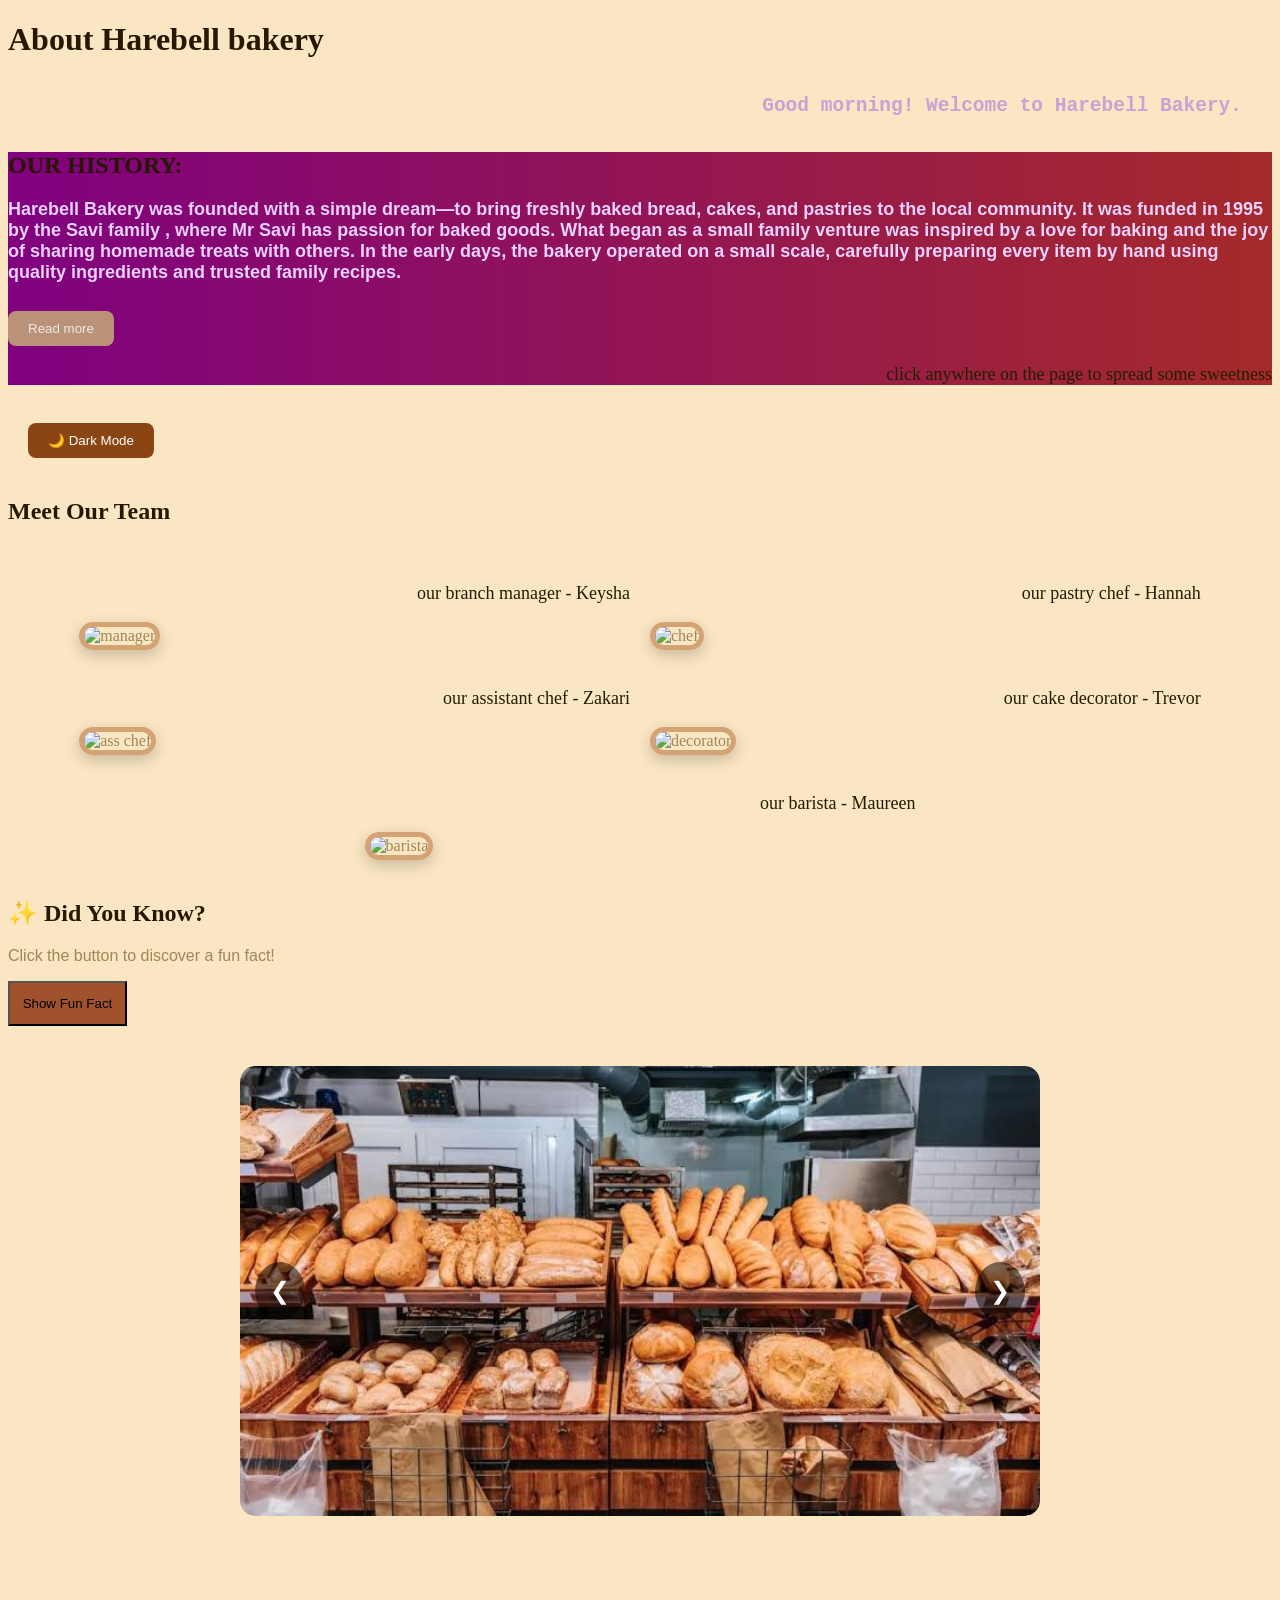
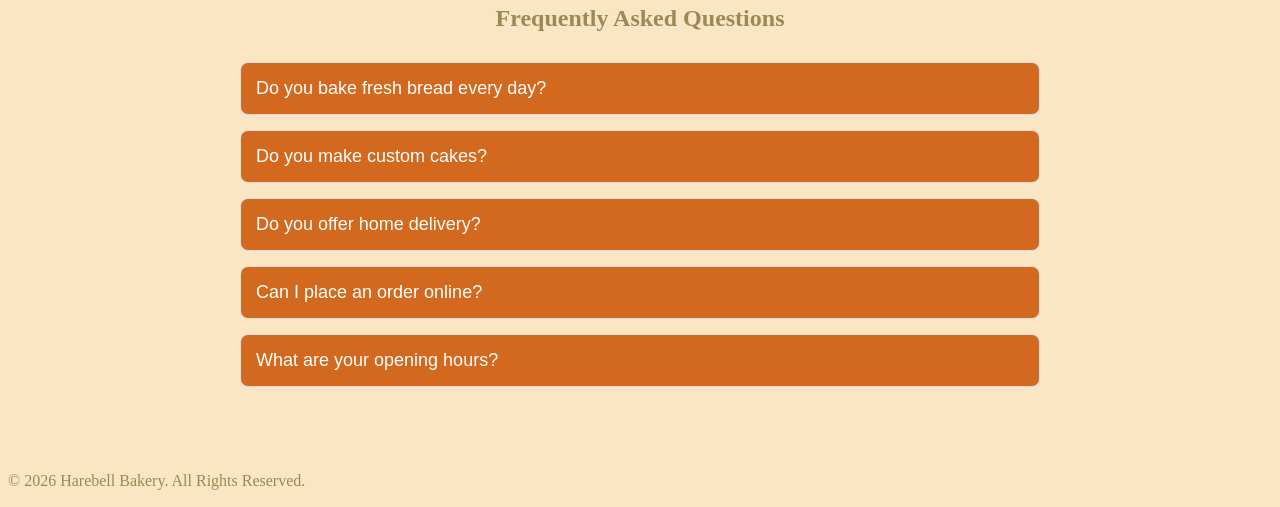
==== index.html @ 2e56f5e1 "re add the pics" ====
<!DOCTYPE html>
<html lang="en">
<head>
    <meta charset="UTF-8">
    <meta name="viewport" content="width=device-width, initial-scale=1.0">
    <title>About us</title>
    <link rel="stylesheet" href="styles.css">
</head>
<body>
    <h1 class="head">About Harebell bakery </h1>
    <h2 id="hello">Greetings</h2>

    <section class="up">
    <h1 class="head">OUR HISTORY:</h1>
    <p id="history">Harebell Bakery was founded with a simple dream—to bring freshly baked bread, cakes, and pastries to the local community. 
    It was funded in 1995 by the Savi family , where Mr Savi has passion for baked goods.
    What began as a small family venture was inspired by a love for baking and the joy of sharing homemade treats with others.
     In the early days, the bakery operated on a small scale, carefully preparing every item by hand using quality ingredients and trusted family recipes.
    </p>
    <button id="readBtn"> Read more</button>

    <p class="txt">click anywhere on the page to spread some sweetness</p>
    </section>

    <button id="darkModeBtn">🌙 Dark Mode</button>

    <h2 class="head">Meet Our Team</h2>
    <section id="team">

    <div class="member">
    <p class="txt">our branch manager - Keysha </p>
    <img  src="https://encrypted-tbn0.gstatic.com/images?q=tbn:ANd9GcT0g9UmscCLaB1OoYd5z9bNcmG8wfwutC5rw9oMSTXNKg&s=10" alt="manager">
    </div>

    <div class="member">
    <p class="txt">our pastry chef - Hannah </p>
    <img  src="https://encrypted-tbn0.gstatic.com/images?q=tbn:ANd9GcR0nAfxfc6ZIxIMyeENef_B1mCnEYWsKjDF3HQC1ugRWw&s=10" alt="chef">
    </div>

    <div class="member">
    <p class="txt">our assistant chef - Zakari </p>
    <img src="https://encrypted-tbn0.gstatic.com/images?q=tbn:ANd9GcQbmrdaqgpMZGARtgxlVPd5koVYY9eonre117mc5FQ0lQ&s=10" alt="ass chef">
    </div>

    <div class="member">
    <p class="txt">our cake decorator - Trevor </p>
    <img  src="https://encrypted-tbn0.gstatic.com/images?q=tbn:ANd9GcRirWZWWc5ALO_aC9LkOIRe8BZsdCiwY1v4FgCvU4QLpQ&s=10" alt="decorator">
    </div>

    <div class="member">
    <p class="txt">our barista - Maureen</p>
    <img  src="https://encrypted-tbn0.gstatic.com/images?q=tbn:ANd9GcTFmmlW52iqDsL5WuViDmcNydJI--2DGlz77bB5sK1ZyQ&s=10" alt="barista">
    </div>
    </section>

<h2 class="head">✨ Did You Know?</h2>
    <p id="factText">Click the button to discover a fun fact!</p>
    <button id="factBtn">Show Fun Fact</button>

 <section class="slider">
    <button class="prev">&#10094;</button>

    <img id="sliderImage" src="pics/bakery 1.jpe">
    <button class="next">&#10095;</button>
</section>

 <section id="faq">
    <h2>Frequently Asked Questions</h2>

    <div class="faq-item">
        <button class="question">Do you bake fresh bread every day?</button>
        <div class="answer">
            <p>Yes! We bake fresh bread, pastries, and other treats every morning.</p>
        </div>
    </div>

    <div class="faq-item">
        <button class="question">Do you make custom cakes?</button>
        <div class="answer">
            <p>Yes. We create custom cakes for birthdays, weddings, anniversaries, and other special occasions.</p>
        </div>
    </div>

    <div class="faq-item">
        <button class="question">Do you offer home delivery?</button>
        <div class="answer">
            <p>Yes, we offer delivery within selected locations. Contact us for more information.</p>
        </div>
    </div>

    <div class="faq-item">
        <button class="question">Can I place an order online?</button>
        <div class="answer">
            <p>Yes! You can place an order through our website or by calling our bakery.</p>
        </div>
    </div>

    <div class="faq-item">
        <button class="question">What are your opening hours?</button>
        <div class="answer">
            <p>We are open Monday to Saturday from 7:00 AM to 7:00 PM and Sundays from 8:00 AM to 5:00 PM.</p>
        </div>
    </div>
</section>

<footer>
    <p>&copy; 2026 Harebell Bakery. All Rights Reserved.</p>
</footer>

    <script src="script.js"></script>
</body>
</html>
---- styles.css ----
body {
    background-color: #fae6c3;
    color: #9b8958;
    transition: background-color 0.4s, color 0.4s;
}

.dark-mode {
    background-color: #1f1f1f;
    color: white;
}

#darkModeBtn {
    padding: 10px 20px;
    background-color: #8b4513;
    color: white;
    border: none;
    border-radius: 8px;
    cursor: pointer;
    margin: 20px;
}

#darkModeBtn:hover {
    background-color: #a0522d;
}

.head {
    font-family: cursive;
    text-align: left;
    color: rgb(39, 24, 2);

}

#hello {
    padding: 15px 30px;
    border-radius: 20px;
    font-family: monospace;
    text-align: right;
    color: rgb(199, 162, 212);
    animation: fadeIn 1s ease-in-out;
}

@keyframes fadeIn {
    from {
        opacity: -2;
        transform: translateY(-20px);
    }
    to {
        opacity: 3;
        transform: translateY(10);
    }
}

.txt {
   font-family: cursive;
   font-size: large;
   color: rgb(35, 30, 2);
   text-align: right;

}

.up{
    background-repeat: no-repeat;
    background-position: center;
    background-size: cover;
    background: linear-gradient(to right, purple, brown);
    
}
#history {
    font-family: 'Segoe UI', Tahoma, Geneva, Verdana, sans-serif;
    color: rgb(233, 209, 254);
    font-size: large ;
    font-weight: bolder;
}
 
#header {
    text-align: center;
    font-family: cursive;
    font-style: oblique;
    font-display: block;
}
#team {
    display: flex;
    flex-wrap: wrap;
    justify-content: center;
    gap: 20px;
    padding: 20px;
}

.member {
    width: 45%;
}
#team img {
    width: 100%;
    height: 350px;
    object-fit: cover;
    border-radius: 15px;
    border: 5px solid #d4a373;
    box-shadow: 0 5px 15px rgba(0, 0, 0, 0.2);
    transition: transform 0.5s ease;

}

#team img:hover {
    transform: scale(1.05);
}

#readBtn {
    padding: 10px 20px;
    background-color: #b99277;
    color: rgb(236, 234, 234);
    border: 30px;
    border-radius: 8px;
    cursor: pointer;
    margin-top: 10px;
}

#readBtn:hover {
    background-color: #a0522d;
}

#factText {
    font-family: Impact, Haettenschweiler, 'Arial Narrow Bold', sans-serif;
}

#factBtn {
    box-shadow: #b99277;
    padding: 1%;
    background-color: #a0522d;
}

.slider {
    width: 80%;
    max-width: 800px;
    margin: 40px auto;
    position: relative;
    overflow: hidden;
    border-radius: 15px;
}

.slider img {
    width: 100%;
    height: 450px;
    object-fit: cover;
    display: block;
    border-radius: 15px;
    transition: opacity 0.5s ease;
}

.slider button {
    position: absolute;
    top: 50%;
    transform: translateY(-50%);
    background: rgba(0,0,0,0.5);
    color: white;
    border: none;
    padding: 15px;
    font-size: 24px;
    cursor: pointer;
    border-radius: 50%;
}

.prev {
    left: 15px;
}

.next {
    right: 15px;
}

.slider button:hover {
    background: rgba(0,0,0,0.8);
}

#faq {
    max-width: 800px;
    margin: 50px auto;
    padding: 20px;
}

#faq h2 {
    text-align: center;
    margin-bottom: 30px;
}

.faq-item {
    margin-bottom: 15px;
    border: 1px solid #ddd;
    border-radius: 8px;
    overflow: hidden;
}

.question {
    width: 100%;
    background: #d2691e;
    color: white;
    padding: 15px;
    font-size: 18px;
    border: none;
    text-align: left;
    cursor: pointer;
}

.question:hover {
    background: #a0522d;
}

.answer {
    display: none;
    background: #fff8f0;
    padding: 15px;
}
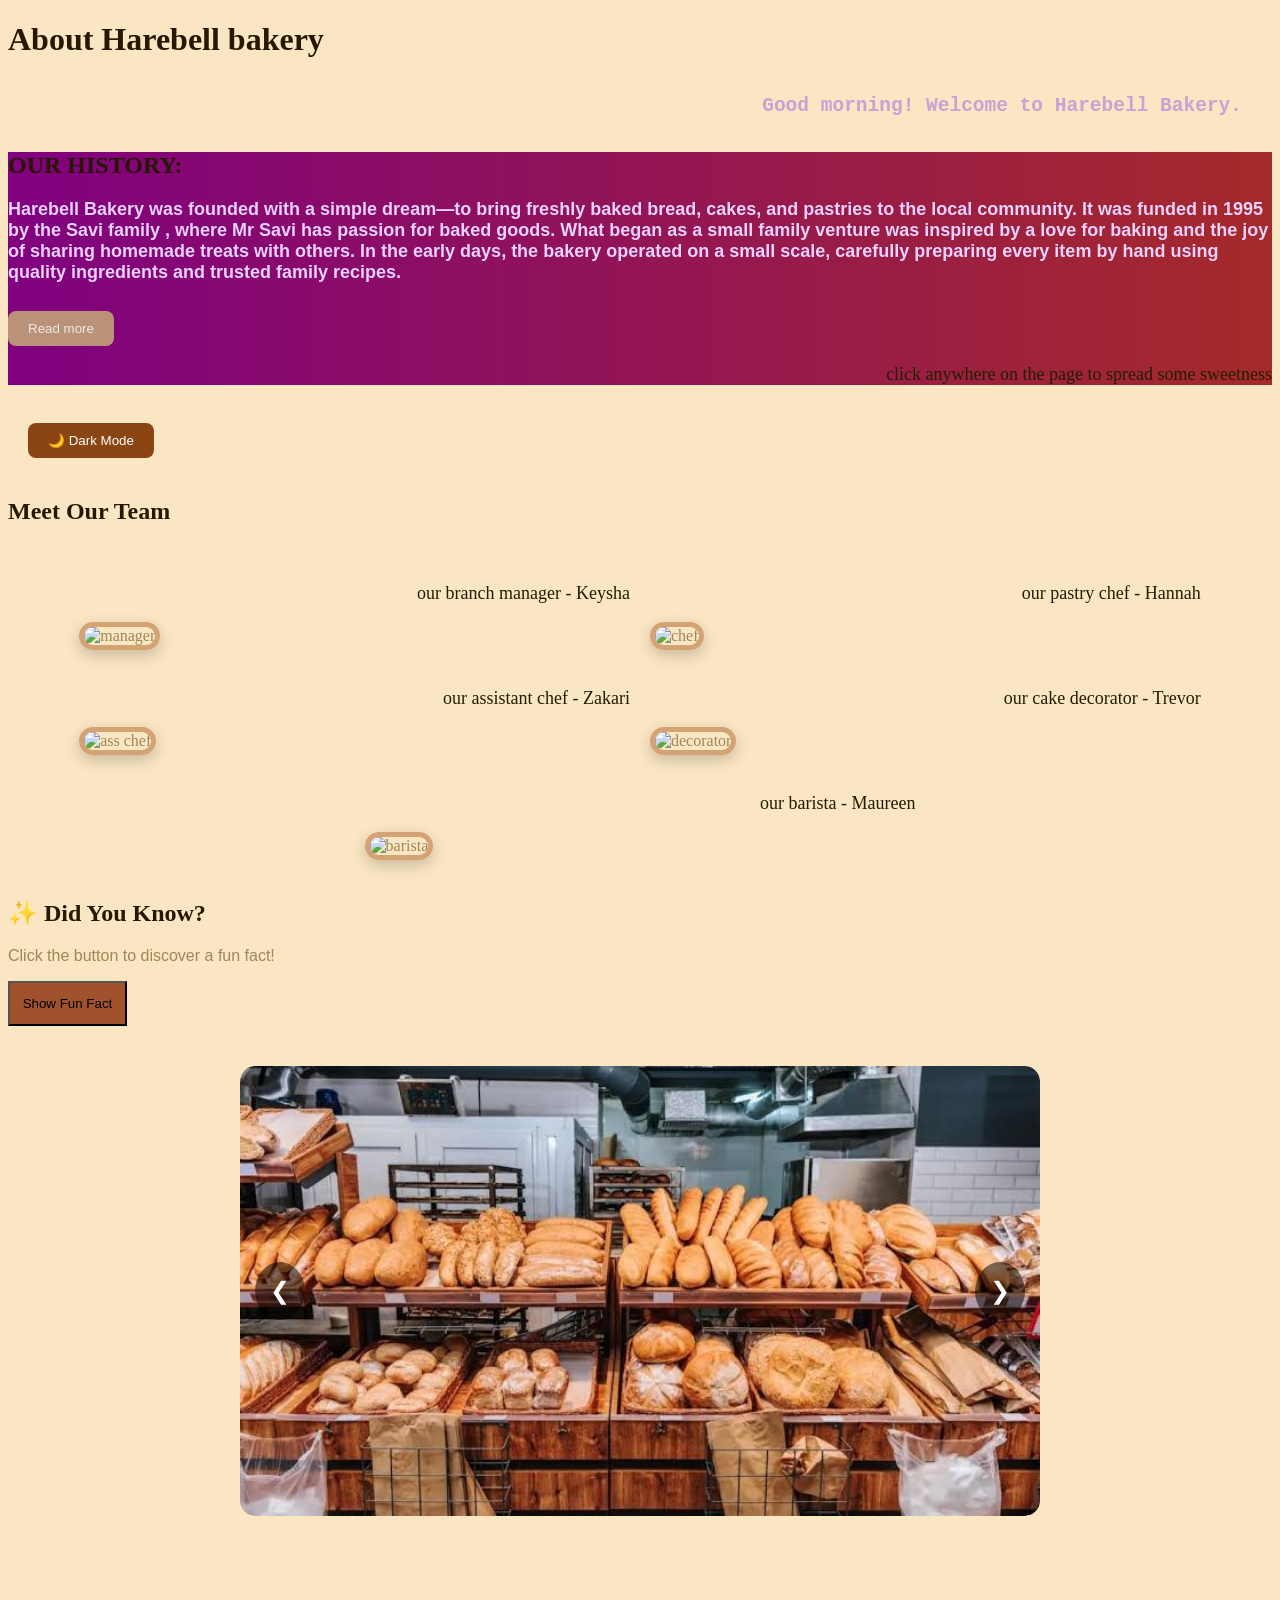
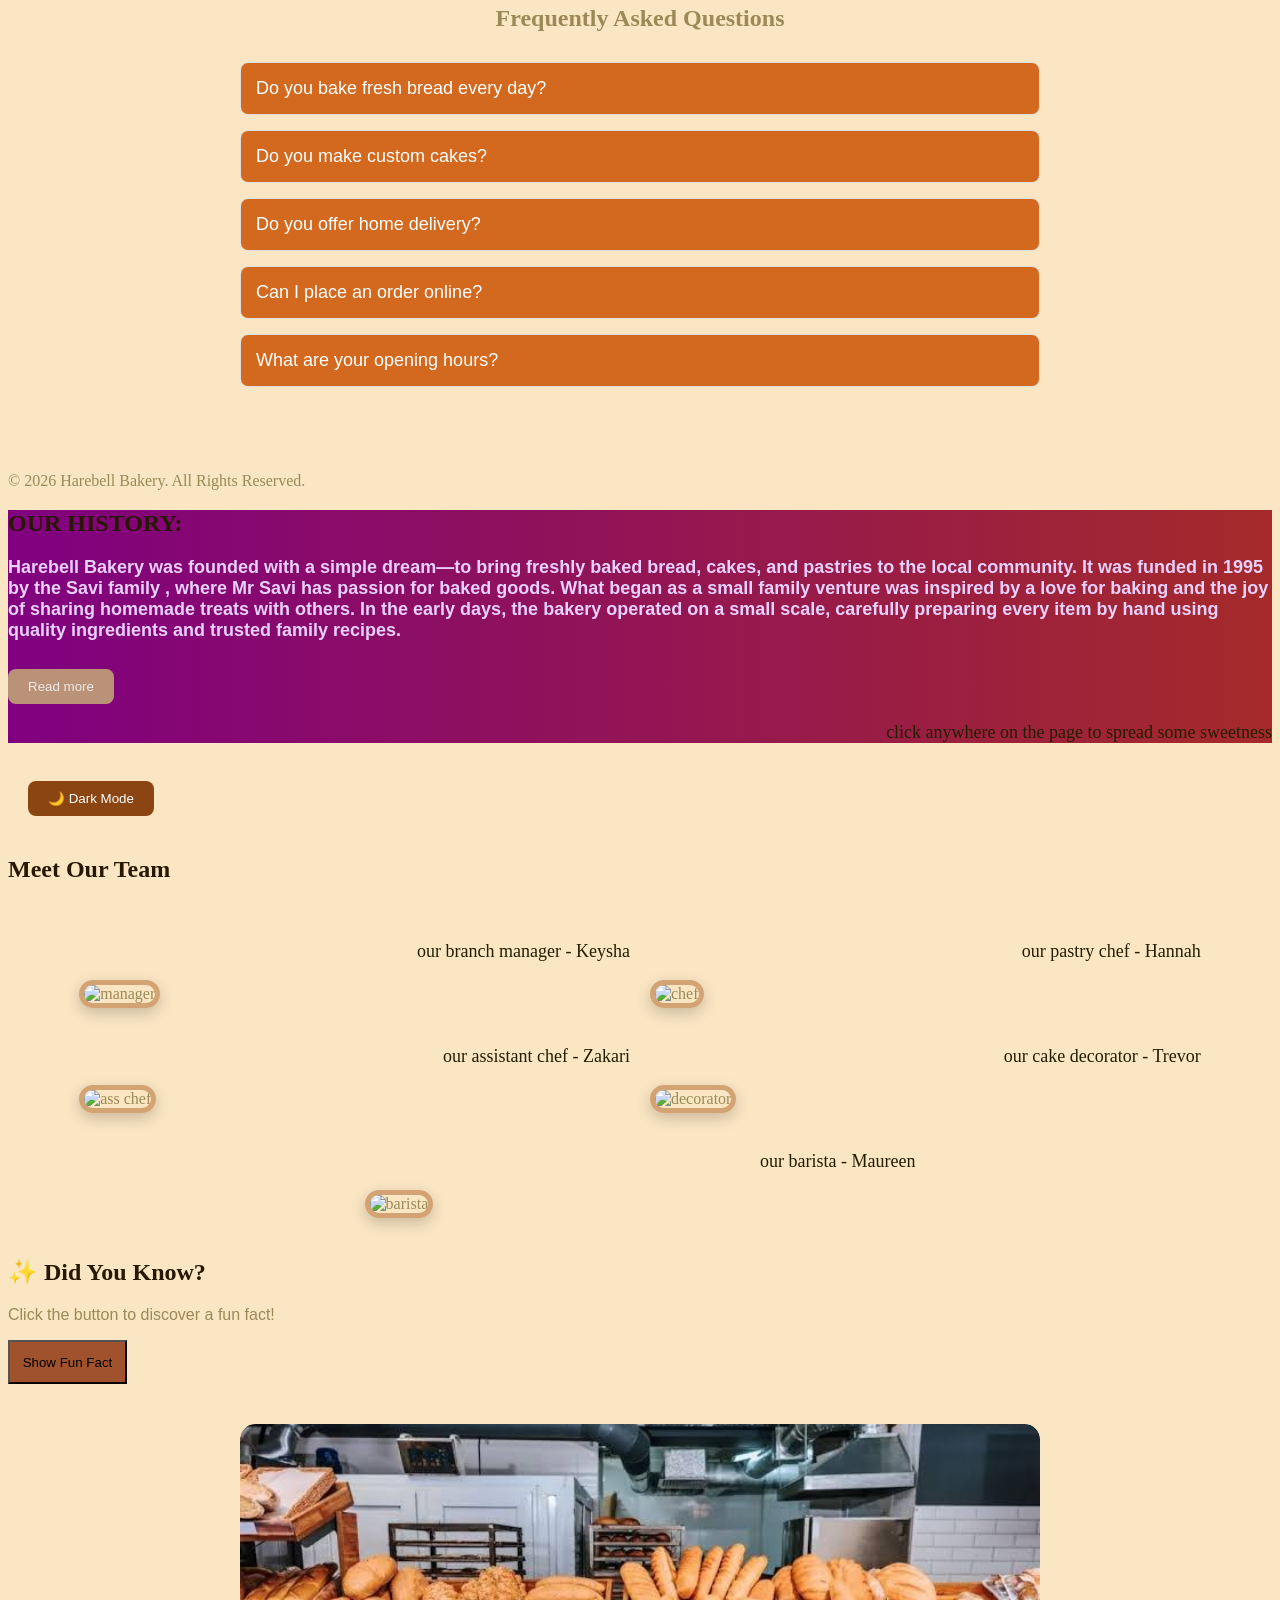
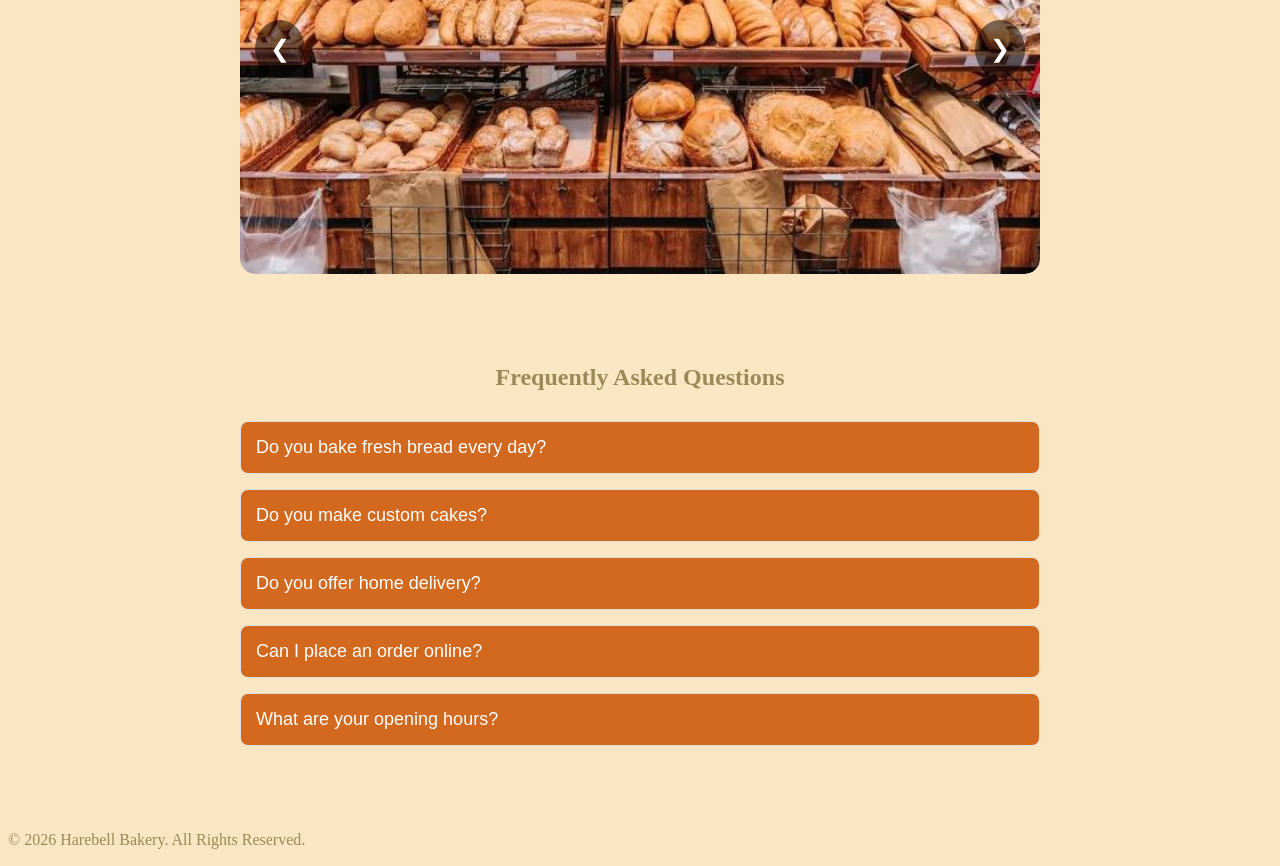
==== commit 3ac7567f: "fix merge conflict" ====
--- a/index.html
+++ b/index.html
@@ -7,9 +7,9 @@
     <link rel="stylesheet" href="styles.css">
 </head>
 <body>
-    <h1 class="head">About Harebell bakery </h1>
+     <h1 class="head">About Harebell bakery </h1>
     <h2 id="hello">Greetings</h2>
-
+    
     <section class="up">
     <h1 class="head">OUR HISTORY:</h1>
     <p id="history">Harebell Bakery was founded with a simple dream—to bring freshly baked bread, cakes, and pastries to the local community. 
@@ -107,6 +107,103 @@
     <p>&copy; 2026 Harebell Bakery. All Rights Reserved.</p>
 </footer>
 
+    <section class="up">
+    <h1 class="head">OUR HISTORY:</h1>
+    <p id="history">Harebell Bakery was founded with a simple dream—to bring freshly baked bread, cakes, and pastries to the local community. 
+    It was funded in 1995 by the Savi family , where Mr Savi has passion for baked goods.
+    What began as a small family venture was inspired by a love for baking and the joy of sharing homemade treats with others.
+     In the early days, the bakery operated on a small scale, carefully preparing every item by hand using quality ingredients and trusted family recipes.
+    </p>
+    <button id="readBtn"> Read more</button>
+
+    <p class="txt">click anywhere on the page to spread some sweetness</p>
+    </section>
+
+    <button id="darkModeBtn">🌙 Dark Mode</button>
+
+    <h2 class="head">Meet Our Team</h2>
+    <section id="team">
+
+    <div class="member">
+    <p class="txt">our branch manager - Keysha </p>
+    <img  src="https://encrypted-tbn0.gstatic.com/images?q=tbn:ANd9GcT0g9UmscCLaB1OoYd5z9bNcmG8wfwutC5rw9oMSTXNKg&s=10" alt="manager">
+    </div>
+
+    <div class="member">
+    <p class="txt">our pastry chef - Hannah </p>
+    <img  src="https://encrypted-tbn0.gstatic.com/images?q=tbn:ANd9GcR0nAfxfc6ZIxIMyeENef_B1mCnEYWsKjDF3HQC1ugRWw&s=10" alt="chef">
+    </div>
+
+    <div class="member">
+    <p class="txt">our assistant chef - Zakari </p>
+    <img src="https://encrypted-tbn0.gstatic.com/images?q=tbn:ANd9GcQbmrdaqgpMZGARtgxlVPd5koVYY9eonre117mc5FQ0lQ&s=10" alt="ass chef">
+    </div>
+
+    <div class="member">
+    <p class="txt">our cake decorator - Trevor </p>
+    <img  src="https://encrypted-tbn0.gstatic.com/images?q=tbn:ANd9GcRirWZWWc5ALO_aC9LkOIRe8BZsdCiwY1v4FgCvU4QLpQ&s=10" alt="decorator">
+    </div>
+
+    <div class="member">
+    <p class="txt">our barista - Maureen</p>
+    <img  src="https://encrypted-tbn0.gstatic.com/images?q=tbn:ANd9GcTFmmlW52iqDsL5WuViDmcNydJI--2DGlz77bB5sK1ZyQ&s=10" alt="barista">
+    </div>
+    </section>
+
+<h2 class="head">✨ Did You Know?</h2>
+    <p id="factText">Click the button to discover a fun fact!</p>
+    <button id="factBtn">Show Fun Fact</button>
+
+ <section class="slider">
+    <button class="prev">&#10094;</button>
+
+    <img id="sliderImage" src="pics/bakery 1.jpe">
+    <button class="next">&#10095;</button>
+</section>
+
+ <section id="faq">
+    <h2>Frequently Asked Questions</h2>
+
+    <div class="faq-item">
+        <button class="question">Do you bake fresh bread every day?</button>
+        <div class="answer">
+            <p>Yes! We bake fresh bread, pastries, and other treats every morning.</p>
+        </div>
+    </div>
+
+    <div class="faq-item">
+        <button class="question">Do you make custom cakes?</button>
+        <div class="answer">
+            <p>Yes. We create custom cakes for birthdays, weddings, anniversaries, and other special occasions.</p>
+        </div>
+    </div>
+
+    <div class="faq-item">
+        <button class="question">Do you offer home delivery?</button>
+        <div class="answer">
+            <p>Yes, we offer delivery within selected locations. Contact us for more information.</p>
+        </div>
+    </div>
+
+    <div class="faq-item">
+        <button class="question">Can I place an order online?</button>
+        <div class="answer">
+            <p>Yes! You can place an order through our website or by calling our bakery.</p>
+        </div>
+    </div>
+
+    <div class="faq-item">
+        <button class="question">What are your opening hours?</button>
+        <div class="answer">
+            <p>We are open Monday to Saturday from 7:00 AM to 7:00 PM and Sundays from 8:00 AM to 5:00 PM.</p>
+        </div>
+    </div>
+</section>
+
+<footer>
+    <p>&copy; 2026 Harebell Bakery. All Rights Reserved.</p>
+</footer>
+
     <script src="script.js"></script>
 </body>
 </html>
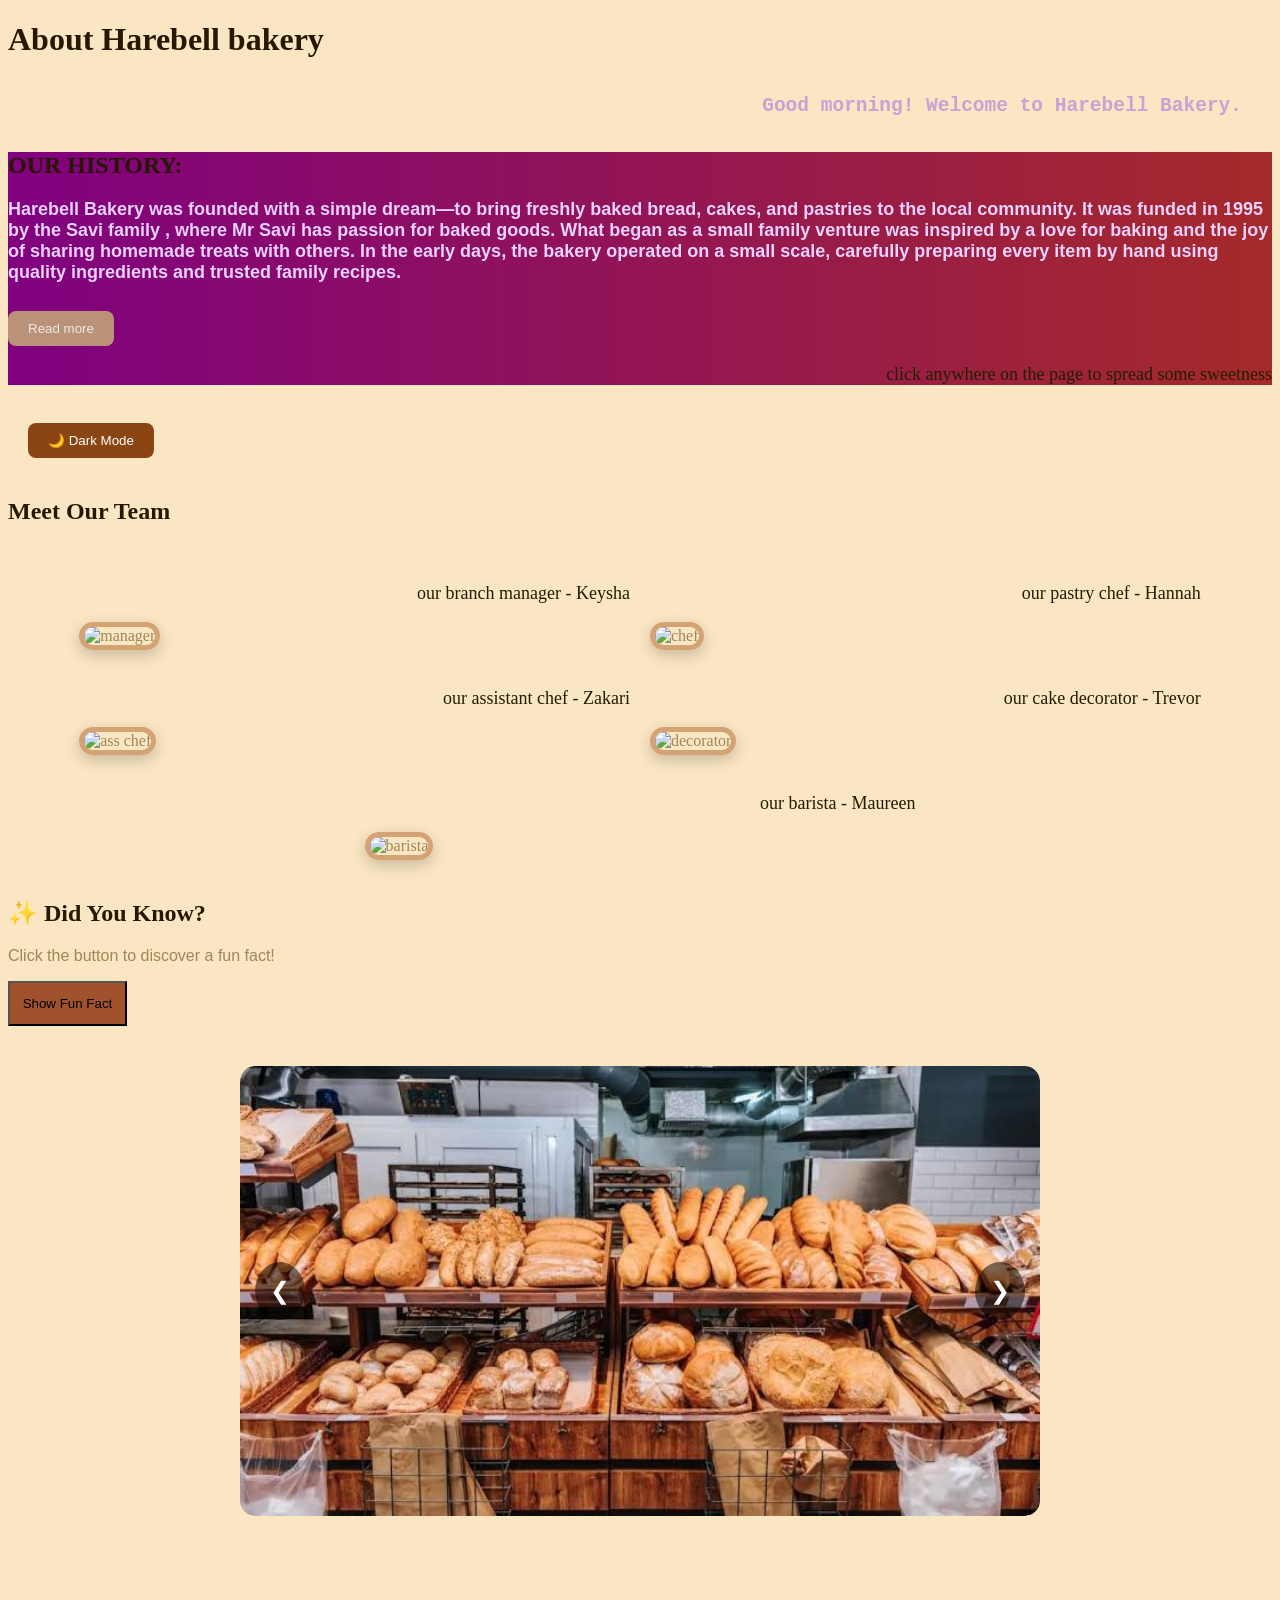
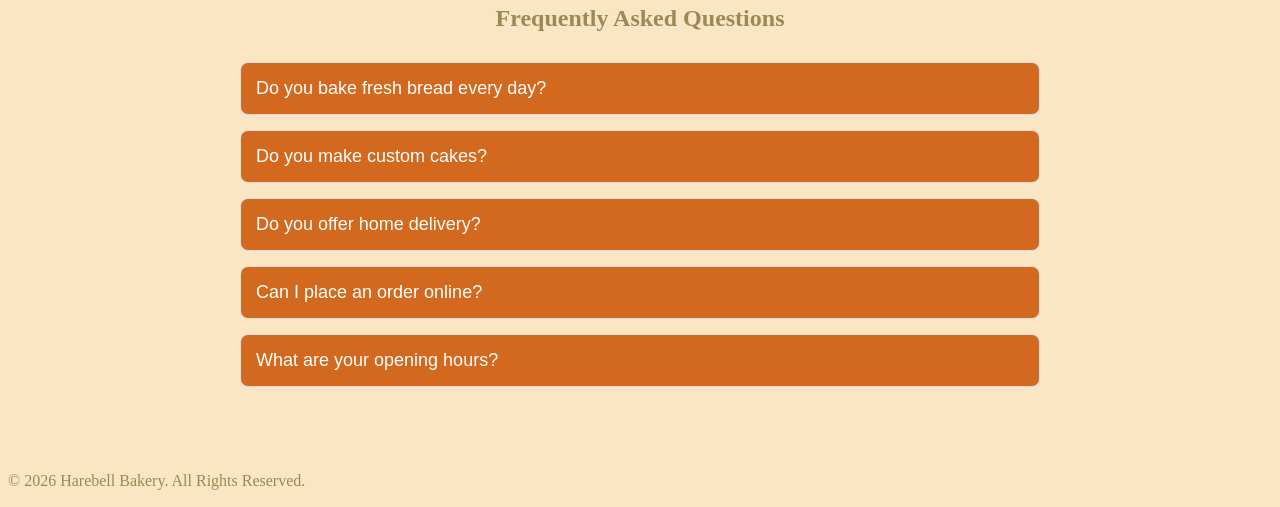
==== commit ef9b3da9: "fix repeated work" ====
--- a/index.html
+++ b/index.html
@@ -107,103 +107,6 @@
     <p>&copy; 2026 Harebell Bakery. All Rights Reserved.</p>
 </footer>
 
-    <section class="up">
-    <h1 class="head">OUR HISTORY:</h1>
-    <p id="history">Harebell Bakery was founded with a simple dream—to bring freshly baked bread, cakes, and pastries to the local community. 
-    It was funded in 1995 by the Savi family , where Mr Savi has passion for baked goods.
-    What began as a small family venture was inspired by a love for baking and the joy of sharing homemade treats with others.
-     In the early days, the bakery operated on a small scale, carefully preparing every item by hand using quality ingredients and trusted family recipes.
-    </p>
-    <button id="readBtn"> Read more</button>
-
-    <p class="txt">click anywhere on the page to spread some sweetness</p>
-    </section>
-
-    <button id="darkModeBtn">🌙 Dark Mode</button>
-
-    <h2 class="head">Meet Our Team</h2>
-    <section id="team">
-
-    <div class="member">
-    <p class="txt">our branch manager - Keysha </p>
-    <img  src="https://encrypted-tbn0.gstatic.com/images?q=tbn:ANd9GcT0g9UmscCLaB1OoYd5z9bNcmG8wfwutC5rw9oMSTXNKg&s=10" alt="manager">
-    </div>
-
-    <div class="member">
-    <p class="txt">our pastry chef - Hannah </p>
-    <img  src="https://encrypted-tbn0.gstatic.com/images?q=tbn:ANd9GcR0nAfxfc6ZIxIMyeENef_B1mCnEYWsKjDF3HQC1ugRWw&s=10" alt="chef">
-    </div>
-
-    <div class="member">
-    <p class="txt">our assistant chef - Zakari </p>
-    <img src="https://encrypted-tbn0.gstatic.com/images?q=tbn:ANd9GcQbmrdaqgpMZGARtgxlVPd5koVYY9eonre117mc5FQ0lQ&s=10" alt="ass chef">
-    </div>
-
-    <div class="member">
-    <p class="txt">our cake decorator - Trevor </p>
-    <img  src="https://encrypted-tbn0.gstatic.com/images?q=tbn:ANd9GcRirWZWWc5ALO_aC9LkOIRe8BZsdCiwY1v4FgCvU4QLpQ&s=10" alt="decorator">
-    </div>
-
-    <div class="member">
-    <p class="txt">our barista - Maureen</p>
-    <img  src="https://encrypted-tbn0.gstatic.com/images?q=tbn:ANd9GcTFmmlW52iqDsL5WuViDmcNydJI--2DGlz77bB5sK1ZyQ&s=10" alt="barista">
-    </div>
-    </section>
-
-<h2 class="head">✨ Did You Know?</h2>
-    <p id="factText">Click the button to discover a fun fact!</p>
-    <button id="factBtn">Show Fun Fact</button>
-
- <section class="slider">
-    <button class="prev">&#10094;</button>
-
-    <img id="sliderImage" src="pics/bakery 1.jpe">
-    <button class="next">&#10095;</button>
-</section>
-
- <section id="faq">
-    <h2>Frequently Asked Questions</h2>
-
-    <div class="faq-item">
-        <button class="question">Do you bake fresh bread every day?</button>
-        <div class="answer">
-            <p>Yes! We bake fresh bread, pastries, and other treats every morning.</p>
-        </div>
-    </div>
-
-    <div class="faq-item">
-        <button class="question">Do you make custom cakes?</button>
-        <div class="answer">
-            <p>Yes. We create custom cakes for birthdays, weddings, anniversaries, and other special occasions.</p>
-        </div>
-    </div>
-
-    <div class="faq-item">
-        <button class="question">Do you offer home delivery?</button>
-        <div class="answer">
-            <p>Yes, we offer delivery within selected locations. Contact us for more information.</p>
-        </div>
-    </div>
-
-    <div class="faq-item">
-        <button class="question">Can I place an order online?</button>
-        <div class="answer">
-            <p>Yes! You can place an order through our website or by calling our bakery.</p>
-        </div>
-    </div>
-
-    <div class="faq-item">
-        <button class="question">What are your opening hours?</button>
-        <div class="answer">
-            <p>We are open Monday to Saturday from 7:00 AM to 7:00 PM and Sundays from 8:00 AM to 5:00 PM.</p>
-        </div>
-    </div>
-</section>
-
-<footer>
-    <p>&copy; 2026 Harebell Bakery. All Rights Reserved.</p>
-</footer>
-
     <script src="script.js"></script>
 </body>
 </html>
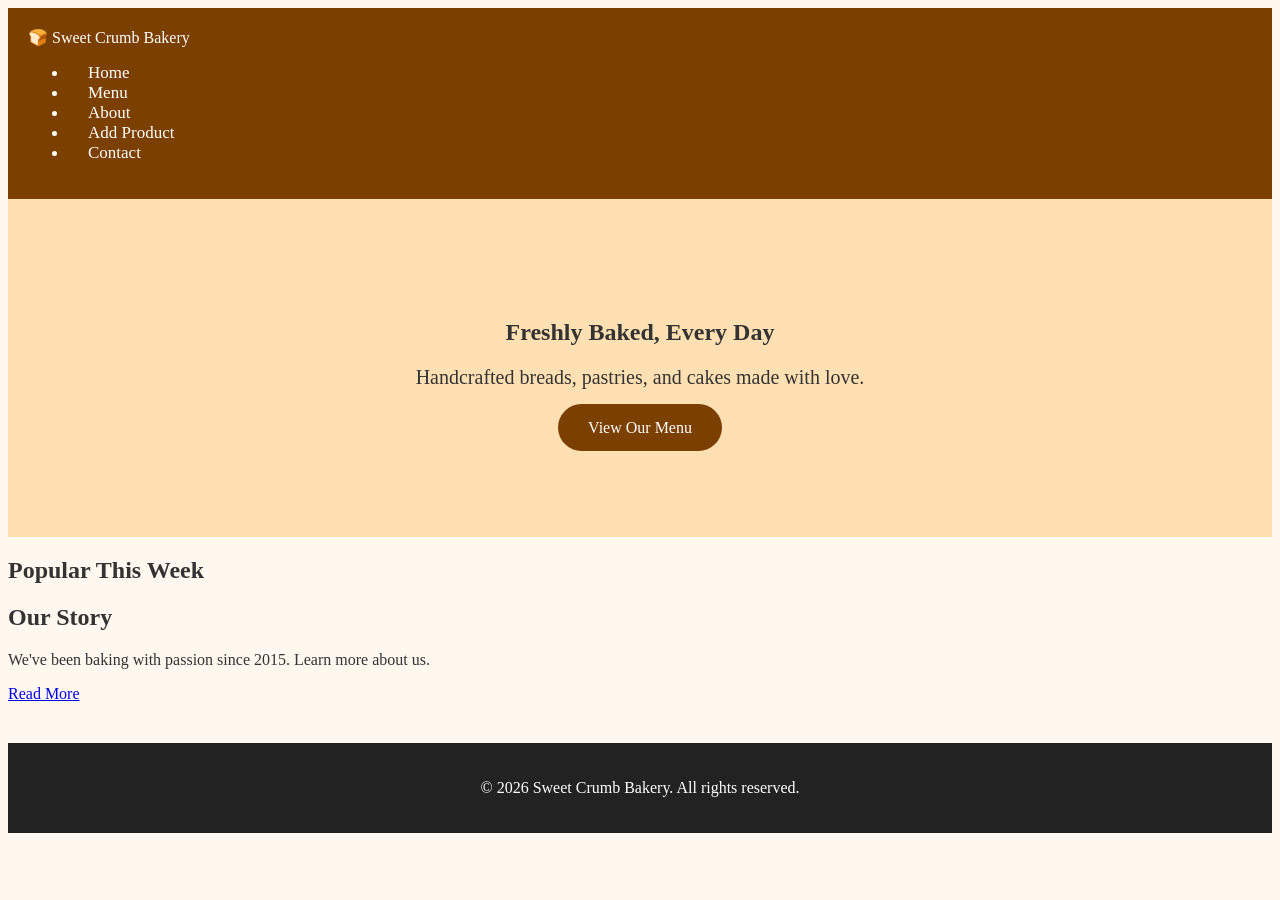
==== commit 68b3cdf2: "Replace index.html with user-provided Sweet Crumb Bakery homepage" ====
--- a/index.html
+++ b/index.html
@@ -1,112 +1,51 @@
 <!DOCTYPE html>
 <html lang="en">
 <head>
-    <meta charset="UTF-8">
-    <meta name="viewport" content="width=device-width, initial-scale=1.0">
-    <title>About us</title>
-    <link rel="stylesheet" href="styles.css">
+  <meta charset="UTF-8">
+  <meta name="viewport" content="width=device-width, initial-scale=1.0">
+  <title>Sweet Crumb Bakery - Home</title>
+  <link rel="stylesheet" href="style.css">
 </head>
 <body>
-     <h1 class="head">About Harebell bakery </h1>
-    <h2 id="hello">Greetings</h2>
-    
-    <section class="up">
-    <h1 class="head">OUR HISTORY:</h1>
-    <p id="history">Harebell Bakery was founded with a simple dream—to bring freshly baked bread, cakes, and pastries to the local community. 
-    It was funded in 1995 by the Savi family , where Mr Savi has passion for baked goods.
-    What began as a small family venture was inspired by a love for baking and the joy of sharing homemade treats with others.
-     In the early days, the bakery operated on a small scale, carefully preparing every item by hand using quality ingredients and trusted family recipes.
-    </p>
-    <button id="readBtn"> Read more</button>
 
-    <p class="txt">click anywhere on the page to spread some sweetness</p>
+  <header>
+    <nav>
+      <div class="logo">🍞 Sweet Crumb Bakery</div>
+      <ul class="nav-links">
+        <li><a href="index.html">Home</a></li>
+        <li><a href="recipes.html">Menu</a></li>
+        <li><a href="about.html">About</a></li>
+        <li><a href="add-product.html">Add Product</a></li>
+        <li><a href="contact.html">Contact</a></li>
+      </ul>
+    </nav>
+  </header>
+
+  <main>
+    <section class="hero">
+      <h1>Freshly Baked, Every Day</h1>
+      <p>Handcrafted breads, pastries, and cakes made with love.</p>
+      <a href="recipes.html" class="btn">View Our Menu</a>
     </section>
 
-    <button id="darkModeBtn">🌙 Dark Mode</button>
-
-    <h2 class="head">Meet Our Team</h2>
-    <section id="team">
-
-    <div class="member">
-    <p class="txt">our branch manager - Keysha </p>
-    <img  src="https://encrypted-tbn0.gstatic.com/images?q=tbn:ANd9GcT0g9UmscCLaB1OoYd5z9bNcmG8wfwutC5rw9oMSTXNKg&s=10" alt="manager">
-    </div>
-
-    <div class="member">
-    <p class="txt">our pastry chef - Hannah </p>
-    <img  src="https://encrypted-tbn0.gstatic.com/images?q=tbn:ANd9GcR0nAfxfc6ZIxIMyeENef_B1mCnEYWsKjDF3HQC1ugRWw&s=10" alt="chef">
-    </div>
-
-    <div class="member">
-    <p class="txt">our assistant chef - Zakari </p>
-    <img src="https://encrypted-tbn0.gstatic.com/images?q=tbn:ANd9GcQbmrdaqgpMZGARtgxlVPd5koVYY9eonre117mc5FQ0lQ&s=10" alt="ass chef">
-    </div>
-
-    <div class="member">
-    <p class="txt">our cake decorator - Trevor </p>
-    <img  src="https://encrypted-tbn0.gstatic.com/images?q=tbn:ANd9GcRirWZWWc5ALO_aC9LkOIRe8BZsdCiwY1v4FgCvU4QLpQ&s=10" alt="decorator">
-    </div>
-
-    <div class="member">
-    <p class="txt">our barista - Maureen</p>
-    <img  src="https://encrypted-tbn0.gstatic.com/images?q=tbn:ANd9GcTFmmlW52iqDsL5WuViDmcNydJI--2DGlz77bB5sK1ZyQ&s=10" alt="barista">
-    </div>
+    <section class="featured">
+      <h2>Popular This Week</h2>
+      <div id="featured-products" class="product-grid">
+        <!-- JS inserts product cards here -->
+      </div>
     </section>
 
-<h2 class="head">✨ Did You Know?</h2>
-    <p id="factText">Click the button to discover a fun fact!</p>
-    <button id="factBtn">Show Fun Fact</button>
+    <section class="about-teaser">
+      <h2>Our Story</h2>
+      <p>We've been baking with passion since 2015. Learn more about us.</p>
+      <a href="about.html" class="btn-secondary">Read More</a>
+    </section>
+  </main>
 
- <section class="slider">
-    <button class="prev">&#10094;</button>
+  <footer>
+    <p>&copy; 2026 Sweet Crumb Bakery. All rights reserved.</p>
+  </footer>
 
-    <img id="sliderImage" src="pics/bakery 1.jpe">
-    <button class="next">&#10095;</button>
-</section>
-
- <section id="faq">
-    <h2>Frequently Asked Questions</h2>
-
-    <div class="faq-item">
-        <button class="question">Do you bake fresh bread every day?</button>
-        <div class="answer">
-            <p>Yes! We bake fresh bread, pastries, and other treats every morning.</p>
-        </div>
-    </div>
-
-    <div class="faq-item">
-        <button class="question">Do you make custom cakes?</button>
-        <div class="answer">
-            <p>Yes. We create custom cakes for birthdays, weddings, anniversaries, and other special occasions.</p>
-        </div>
-    </div>
-
-    <div class="faq-item">
-        <button class="question">Do you offer home delivery?</button>
-        <div class="answer">
-            <p>Yes, we offer delivery within selected locations. Contact us for more information.</p>
-        </div>
-    </div>
-
-    <div class="faq-item">
-        <button class="question">Can I place an order online?</button>
-        <div class="answer">
-            <p>Yes! You can place an order through our website or by calling our bakery.</p>
-        </div>
-    </div>
-
-    <div class="faq-item">
-        <button class="question">What are your opening hours?</button>
-        <div class="answer">
-            <p>We are open Monday to Saturday from 7:00 AM to 7:00 PM and Sundays from 8:00 AM to 5:00 PM.</p>
-        </div>
-    </div>
-</section>
-
-<footer>
-    <p>&copy; 2026 Harebell Bakery. All Rights Reserved.</p>
-</footer>
-
-    <script src="script.js"></script>
+  <script src="main.js"></script>
 </body>
-</html>+</html>
--- a/style.css
+++ b/style.css
@@ -0,0 +1,294 @@
+{
+    margin:0;
+    padding:0;
+    box-sizing:border-box;
+    font-family:Arial, sans-serif;
+}
+
+
+body{
+    background:#fff8ef;
+    color:#333;
+}
+
+
+/* HEADER */
+
+header{
+
+    background:#7b3f00;
+    padding:20px;
+    color:white;
+
+}
+
+
+.navbar{
+
+    display:flex;
+    justify-content:space-between;
+    align-items:center;
+
+}
+
+
+.navbar h1{
+
+    font-size:30px;
+
+}
+
+
+nav a{
+
+    color:white;
+    text-decoration:none;
+    margin-left:20px;
+    font-size:17px;
+
+}
+
+
+nav a:hover,
+.active{
+
+    color:#ffd166;
+
+}
+
+
+
+/* HERO */
+
+.hero{
+
+    text-align:center;
+    padding:100px 20px;
+    background:#ffe0b2;
+
+}
+
+
+.hero h2{
+
+    color:#7b3f00;
+    font-size:45px;
+    margin-bottom:20px;
+
+}
+
+
+.hero p{
+
+    font-size:20px;
+    margin-bottom:30px;
+
+}
+
+
+
+.btn{
+
+    background:#7b3f00;
+    color:white;
+    padding:15px 30px;
+    border-radius:30px;
+    text-decoration:none;
+
+}
+
+
+
+.btn:hover{
+
+    background:#4e2600;
+
+}
+
+
+
+
+/* FEATURES */
+
+
+.features{
+
+    display:flex;
+    justify-content:center;
+    gap:30px;
+    padding:50px;
+    flex-wrap:wrap;
+
+}
+
+
+.box{
+
+    background:white;
+    width:250px;
+    padding:30px;
+    text-align:center;
+    border-radius:15px;
+    box-shadow:0 5px 15px #ccc;
+
+}
+
+
+.box h3{
+
+    color:#7b3f00;
+    margin-bottom:10px;
+
+}
+
+
+
+
+/* RECIPES */
+
+.container{
+
+    width:90%;
+    margin:auto;
+    padding:40px;
+
+}
+
+
+
+.search{
+
+    text-align:center;
+    margin:30px;
+
+}
+
+
+.search input,
+.search select{
+
+    padding:12px;
+    border-radius:10px;
+    border:1px solid #ccc;
+
+}
+
+
+
+.recipes{
+
+    display:grid;
+    grid-template-columns:repeat(auto-fit,minmax(280px,1fr));
+    gap:30px;
+
+}
+
+
+
+.card{
+
+    background:white;
+    border-radius:20px;
+    overflow:hidden;
+    box-shadow:0 5px 20px #ccc;
+
+}
+
+
+
+.card img{
+
+    width:100%;
+    height:200px;
+    object-fit:cover;
+
+}
+
+
+
+.card h3{
+
+    color:#7b3f00;
+    margin:20px;
+
+}
+
+
+
+.card p,
+.card ul,
+.card h4{
+
+    margin:20px;
+
+}
+
+
+
+.card span{
+
+    background:#ffd166;
+    padding:7px 15px;
+    margin-left:20px;
+    border-radius:20px;
+
+}
+
+
+
+button{
+
+    margin:20px;
+    background:#7b3f00;
+    color:white;
+    border:none;
+    padding:12px 25px;
+    border-radius:10px;
+    cursor:pointer;
+
+}
+
+
+
+button:hover{
+
+    background:#4e2600;
+
+}
+
+
+
+/* FOOTER */
+
+footer{
+
+    background:#222;
+    color:white;
+    text-align:center;
+    padding:20px;
+    margin-top:40px;
+
+}
+
+
+
+/* MOBILE */
+
+@media(max-width:700px){
+
+.navbar{
+
+    flex-direction:column;
+
+}
+
+
+.features{
+
+    flex-direction:column;
+    align-items:center;
+
+}
+
+
+}
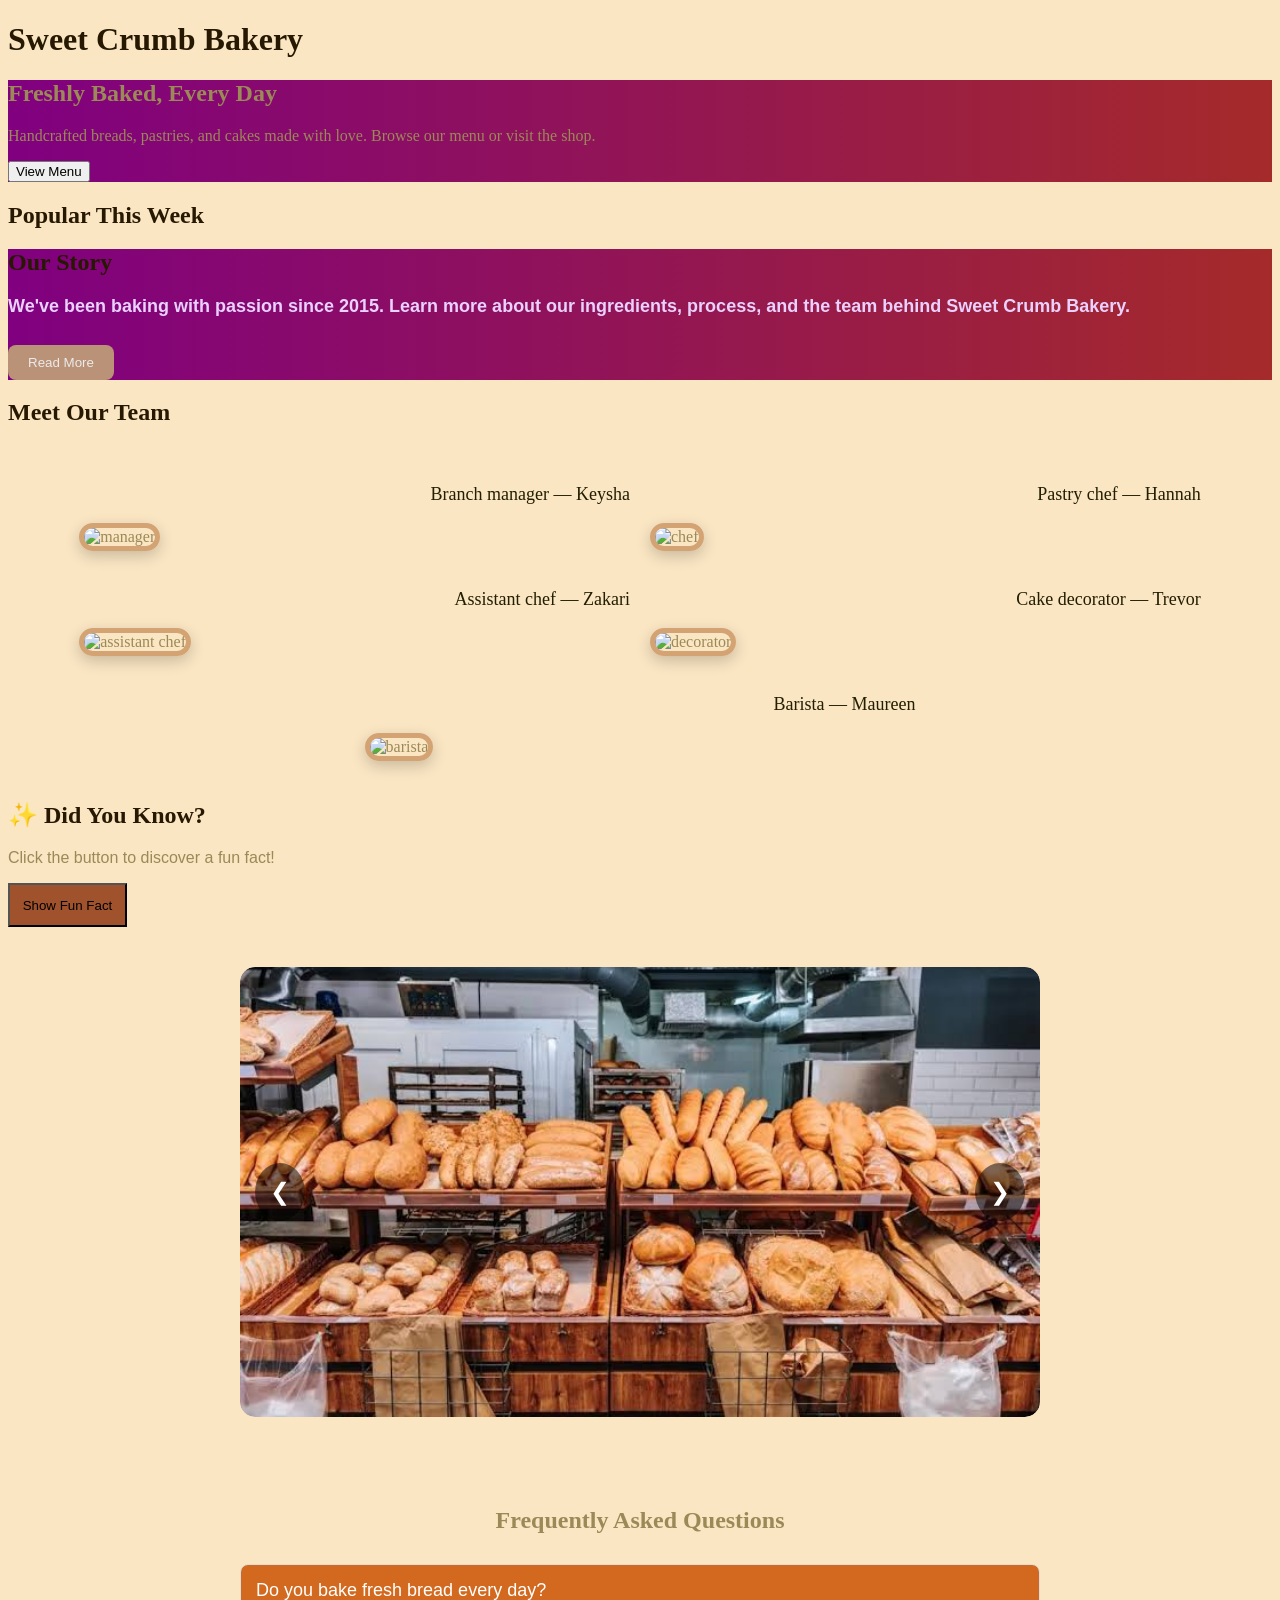
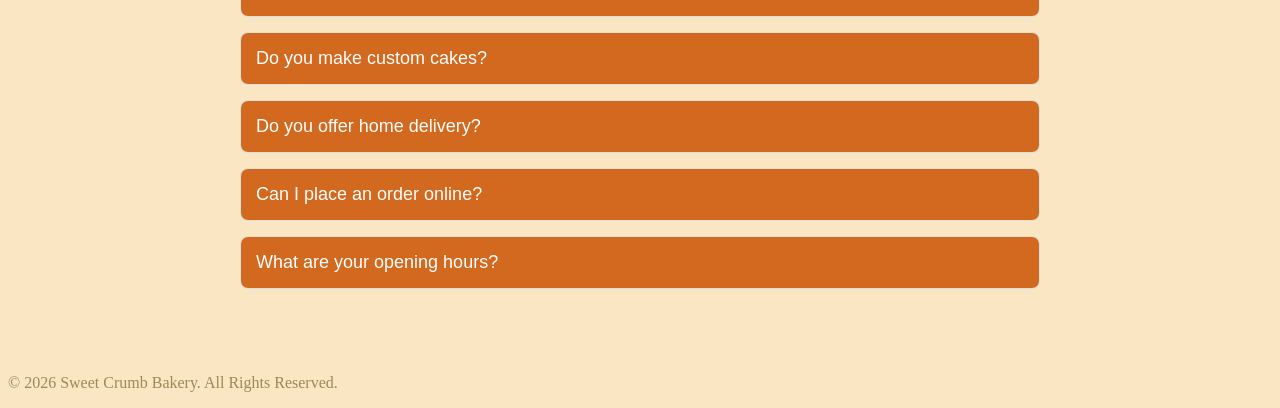
==== commit b4c91cee: "Unify homepage with existing project style (use styles.css/script.js layout)" ====
--- a/index.html
+++ b/index.html
@@ -1,51 +1,110 @@
 <!DOCTYPE html>
 <html lang="en">
 <head>
-  <meta charset="UTF-8">
-  <meta name="viewport" content="width=device-width, initial-scale=1.0">
-  <title>Sweet Crumb Bakery - Home</title>
-  <link rel="stylesheet" href="style.css">
+    <meta charset="UTF-8">
+    <meta name="viewport" content="width=device-width, initial-scale=1.0">
+    <title>Sweet Crumb Bakery - Home</title>
+    <link rel="stylesheet" href="styles.css">
 </head>
 <body>
+    <h1 class="head">Sweet Crumb Bakery</h1>
 
-  <header>
-    <nav>
-      <div class="logo">🍞 Sweet Crumb Bakery</div>
-      <ul class="nav-links">
-        <li><a href="index.html">Home</a></li>
-        <li><a href="recipes.html">Menu</a></li>
-        <li><a href="about.html">About</a></li>
-        <li><a href="add-product.html">Add Product</a></li>
-        <li><a href="contact.html">Contact</a></li>
-      </ul>
-    </nav>
-  </header>
-
-  <main>
-    <section class="hero">
-      <h1>Freshly Baked, Every Day</h1>
-      <p>Handcrafted breads, pastries, and cakes made with love.</p>
-      <a href="recipes.html" class="btn">View Our Menu</a>
+    <section class="up">
+        <h2 id="hero">Freshly Baked, Every Day</h2>
+        <p id="lead">Handcrafted breads, pastries, and cakes made with love. Browse our menu or visit the shop.</p>
+        <button id="viewMenu">View Menu</button>
     </section>
 
     <section class="featured">
-      <h2>Popular This Week</h2>
-      <div id="featured-products" class="product-grid">
-        <!-- JS inserts product cards here -->
-      </div>
+        <h2 class="head">Popular This Week</h2>
+        <div id="featured-products" class="product-grid">
+            <!-- JS inserts product cards here -->
+        </div>
     </section>
 
-    <section class="about-teaser">
-      <h2>Our Story</h2>
-      <p>We've been baking with passion since 2015. Learn more about us.</p>
-      <a href="about.html" class="btn-secondary">Read More</a>
+    <section class="up about-teaser">
+        <h2 class="head">Our Story</h2>
+        <p id="history">We've been baking with passion since 2015. Learn more about our ingredients, process, and the team behind Sweet Crumb Bakery.</p>
+        <button id="readBtn">Read More</button>
     </section>
-  </main>
 
-  <footer>
-    <p>&copy; 2026 Sweet Crumb Bakery. All rights reserved.</p>
-  </footer>
+    <h2 class="head">Meet Our Team</h2>
+    <section id="team">
+        <div class="member">
+            <p class="txt">Branch manager — Keysha</p>
+            <img src="https://encrypted-tbn0.gstatic.com/images?q=tbn:ANd9GcT0g9UmscCLaB1OoYd5z9bNcmG8wfwutC5rw9oMSTXNKg&s=10" alt="manager">
+        </div>
+        <div class="member">
+            <p class="txt">Pastry chef — Hannah</p>
+            <img src="https://encrypted-tbn0.gstatic.com/images?q=tbn:ANd9GcR0nAfxfc6ZIxIMyeENef_B1mCnEYWsKjDF3HQC1ugRWw&s=10" alt="chef">
+        </div>
+        <div class="member">
+            <p class="txt">Assistant chef — Zakari</p>
+            <img src="https://encrypted-tbn0.gstatic.com/images?q=tbn:ANd9GcQbmrdaqgpMZGARtgxlVPd5koVYY9eonre117mc5FQ0lQ&s=10" alt="assistant chef">
+        </div>
+        <div class="member">
+            <p class="txt">Cake decorator — Trevor</p>
+            <img src="https://encrypted-tbn0.gstatic.com/images?q=tbn:ANd9GcRirWZWWc5ALO_aC9LkOIRe8BZsdCiwY1v4FgCvU4QLpQ&s=10" alt="decorator">
+        </div>
+        <div class="member">
+            <p class="txt">Barista — Maureen</p>
+            <img src="https://encrypted-tbn0.gstatic.com/images?q=tbn:ANd9GcTFmmlW52iqDsL5WuViDmcNydJI--2DGlz77bB5sK1ZyQ&s=10" alt="barista">
+        </div>
+    </section>
 
-  <script src="main.js"></script>
+    <h2 class="head">✨ Did You Know?</h2>
+    <p id="factText">Click the button to discover a fun fact!</p>
+    <button id="factBtn">Show Fun Fact</button>
+
+    <section class="slider">
+        <button class="prev">&#10094;</button>
+        <img id="sliderImage" src="pics/bakery 1.jpe" alt="Bakery image">
+        <button class="next">&#10095;</button>
+    </section>
+
+    <section id="faq">
+        <h2>Frequently Asked Questions</h2>
+
+        <div class="faq-item">
+            <button class="question">Do you bake fresh bread every day?</button>
+            <div class="answer">
+                <p>Yes! We bake fresh bread, pastries, and other treats every morning.</p>
+            </div>
+        </div>
+
+        <div class="faq-item">
+            <button class="question">Do you make custom cakes?</button>
+            <div class="answer">
+                <p>Yes. We create custom cakes for birthdays, weddings, anniversaries, and other special occasions.</p>
+            </div>
+        </div>
+
+        <div class="faq-item">
+            <button class="question">Do you offer home delivery?</button>
+            <div class="answer">
+                <p>Yes, we offer delivery within selected locations. Contact us for more information.</p>
+            </div>
+        </div>
+
+        <div class="faq-item">
+            <button class="question">Can I place an order online?</button>
+            <div class="answer">
+                <p>Yes! You can place an order through our website or by calling our bakery.</p>
+            </div>
+        </div>
+
+        <div class="faq-item">
+            <button class="question">What are your opening hours?</button>
+            <div class="answer">
+                <p>We are open Monday to Saturday from 7:00 AM to 7:00 PM and Sundays from 8:00 AM to 5:00 PM.</p>
+            </div>
+        </div>
+    </section>
+
+    <footer>
+        <p>&copy; 2026 Sweet Crumb Bakery. All Rights Reserved.</p>
+    </footer>
+
+    <script src="script.js"></script>
 </body>
 </html>
--- a/styles.css
+++ b/styles.css
@@ -0,0 +1,211 @@
+body {
+    background-color: #fae6c3;
+    color: #9b8958;
+    transition: background-color 0.4s, color 0.4s;
+}
+
+.dark-mode {
+    background-color: #1f1f1f;
+    color: white;
+}
+
+#darkModeBtn {
+    padding: 10px 20px;
+    background-color: #8b4513;
+    color: white;
+    border: none;
+    border-radius: 8px;
+    cursor: pointer;
+    margin: 20px;
+}
+
+#darkModeBtn:hover {
+    background-color: #a0522d;
+}
+
+.head {
+    font-family: cursive;
+    text-align: left;
+    color: rgb(39, 24, 2);
+
+}
+
+#hello {
+    padding: 15px 30px;
+    border-radius: 20px;
+    font-family: monospace;
+    text-align: right;
+    color: rgb(199, 162, 212);
+    animation: fadeIn 1s ease-in-out;
+}
+
+@keyframes fadeIn {
+    from {
+        opacity: -2;
+        transform: translateY(-20px);
+    }
+    to {
+        opacity: 3;
+        transform: translateY(10);
+    }
+}
+
+.txt {
+   font-family: cursive;
+   font-size: large;
+   color: rgb(35, 30, 2);
+   text-align: right;
+
+}
+
+.up{
+    background-repeat: no-repeat;
+    background-position: center;
+    background-size: cover;
+    background: linear-gradient(to right, purple, brown);
+    
+}
+#history {
+    font-family: 'Segoe UI', Tahoma, Geneva, Verdana, sans-serif;
+    color: rgb(233, 209, 254);
+    font-size: large ;
+    font-weight: bolder;
+}
+ 
+#header {
+    text-align: center;
+    font-family: cursive;
+    font-style: oblique;
+    font-display: block;
+}
+#team {
+    display: flex;
+    flex-wrap: wrap;
+    justify-content: center;
+    gap: 20px;
+    padding: 20px;
+}
+
+.member {
+    width: 45%;
+}
+#team img {
+    width: 100%;
+    height: 350px;
+    object-fit: cover;
+    border-radius: 15px;
+    border: 5px solid #d4a373;
+    box-shadow: 0 5px 15px rgba(0, 0, 0, 0.2);
+    transition: transform 0.5s ease;
+
+}
+
+#team img:hover {
+    transform: scale(1.05);
+}
+
+#readBtn {
+    padding: 10px 20px;
+    background-color: #b99277;
+    color: rgb(236, 234, 234);
+    border: 30px;
+    border-radius: 8px;
+    cursor: pointer;
+    margin-top: 10px;
+}
+
+#readBtn:hover {
+    background-color: #a0522d;
+}
+
+#factText {
+    font-family: Impact, Haettenschweiler, 'Arial Narrow Bold', sans-serif;
+}
+
+#factBtn {
+    box-shadow: #b99277;
+    padding: 1%;
+    background-color: #a0522d;
+}
+
+.slider {
+    width: 80%;
+    max-width: 800px;
+    margin: 40px auto;
+    position: relative;
+    overflow: hidden;
+    border-radius: 15px;
+}
+
+.slider img {
+    width: 100%;
+    height: 450px;
+    object-fit: cover;
+    display: block;
+    border-radius: 15px;
+    transition: opacity 0.5s ease;
+}
+
+.slider button {
+    position: absolute;
+    top: 50%;
+    transform: translateY(-50%);
+    background: rgba(0,0,0,0.5);
+    color: white;
+    border: none;
+    padding: 15px;
+    font-size: 24px;
+    cursor: pointer;
+    border-radius: 50%;
+}
+
+.prev {
+    left: 15px;
+}
+
+.next {
+    right: 15px;
+}
+
+.slider button:hover {
+    background: rgba(0,0,0,0.8);
+}
+
+#faq {
+    max-width: 800px;
+    margin: 50px auto;
+    padding: 20px;
+}
+
+#faq h2 {
+    text-align: center;
+    margin-bottom: 30px;
+}
+
+.faq-item {
+    margin-bottom: 15px;
+    border: 1px solid #ddd;
+    border-radius: 8px;
+    overflow: hidden;
+}
+
+.question {
+    width: 100%;
+    background: #d2691e;
+    color: white;
+    padding: 15px;
+    font-size: 18px;
+    border: none;
+    text-align: left;
+    cursor: pointer;
+}
+
+.question:hover {
+    background: #a0522d;
+}
+
+.answer {
+    display: none;
+    background: #fff8f0;
+    padding: 15px;
+}
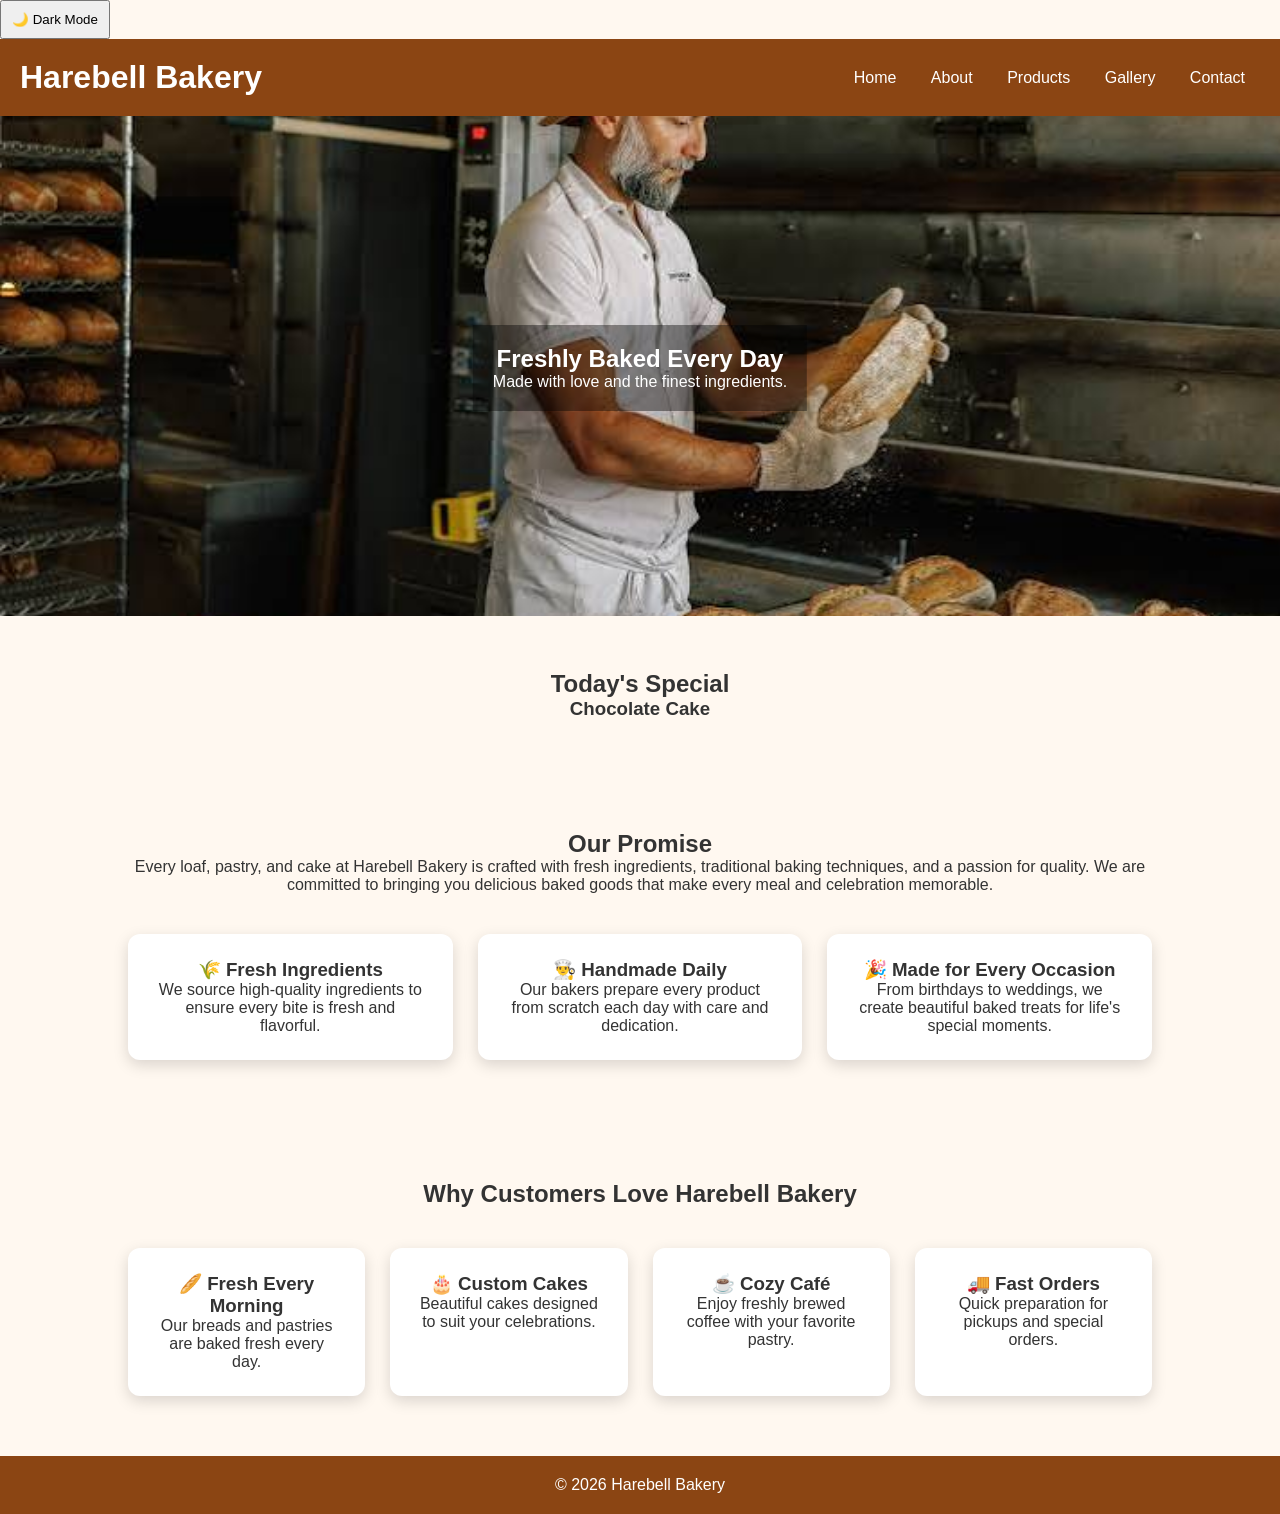
==== commit ec0f8369: "rename index" ====
--- a/index.html
+++ b/index.html
@@ -3,108 +3,110 @@
 <head>
     <meta charset="UTF-8">
     <meta name="viewport" content="width=device-width, initial-scale=1.0">
-    <title>Sweet Crumb Bakery - Home</title>
-    <link rel="stylesheet" href="styles.css">
+    <title>Harebell Bakery</title>
+    <link rel="stylesheet" href="home.css">
 </head>
 <body>
-    <h1 class="head">Sweet Crumb Bakery</h1>
+<button id="themeBtn">🌙 Dark Mode</button>
+<header>
+    <h1>Harebell Bakery</h1>
 
-    <section class="up">
-        <h2 id="hero">Freshly Baked, Every Day</h2>
-        <p id="lead">Handcrafted breads, pastries, and cakes made with love. Browse our menu or visit the shop.</p>
-        <button id="viewMenu">View Menu</button>
-    </section>
+    <nav>
+        <a href="home.html">Home</a>
+        <a href="about.html">About</a>
+        <a href="products.html">Products</a>
+        <a href="gallery.html">Gallery</a>
+        <a href="contact.html">Contact</a>
+    </nav>
 
-    <section class="featured">
-        <h2 class="head">Popular This Week</h2>
-        <div id="featured-products" class="product-grid">
-            <!-- JS inserts product cards here -->
-        </div>
-    </section>
+</header>
 
-    <section class="up about-teaser">
-        <h2 class="head">Our Story</h2>
-        <p id="history">We've been baking with passion since 2015. Learn more about our ingredients, process, and the team behind Sweet Crumb Bakery.</p>
-        <button id="readBtn">Read More</button>
-    </section>
+<section class="hero">
+    <img id="heroImage" src="pics/images.jpeg" alt="Bakery">
 
-    <h2 class="head">Meet Our Team</h2>
-    <section id="team">
-        <div class="member">
-            <p class="txt">Branch manager — Keysha</p>
-            <img src="https://encrypted-tbn0.gstatic.com/images?q=tbn:ANd9GcT0g9UmscCLaB1OoYd5z9bNcmG8wfwutC5rw9oMSTXNKg&s=10" alt="manager">
-        </div>
-        <div class="member">
-            <p class="txt">Pastry chef — Hannah</p>
-            <img src="https://encrypted-tbn0.gstatic.com/images?q=tbn:ANd9GcR0nAfxfc6ZIxIMyeENef_B1mCnEYWsKjDF3HQC1ugRWw&s=10" alt="chef">
-        </div>
-        <div class="member">
-            <p class="txt">Assistant chef — Zakari</p>
-            <img src="https://encrypted-tbn0.gstatic.com/images?q=tbn:ANd9GcQbmrdaqgpMZGARtgxlVPd5koVYY9eonre117mc5FQ0lQ&s=10" alt="assistant chef">
-        </div>
-        <div class="member">
-            <p class="txt">Cake decorator — Trevor</p>
-            <img src="https://encrypted-tbn0.gstatic.com/images?q=tbn:ANd9GcRirWZWWc5ALO_aC9LkOIRe8BZsdCiwY1v4FgCvU4QLpQ&s=10" alt="decorator">
-        </div>
-        <div class="member">
-            <p class="txt">Barista — Maureen</p>
-            <img src="https://encrypted-tbn0.gstatic.com/images?q=tbn:ANd9GcTFmmlW52iqDsL5WuViDmcNydJI--2DGlz77bB5sK1ZyQ&s=10" alt="barista">
-        </div>
-    </section>
+    <div class="hero-text">
+        <h2>Freshly Baked Every Day</h2>
+        <p>Made with love and the finest ingredients.</p>
+    </div>
+</section>
 
-    <h2 class="head">✨ Did You Know?</h2>
-    <p id="factText">Click the button to discover a fun fact!</p>
-    <button id="factBtn">Show Fun Fact</button>
+<section class="special">
+    <h2>Today's Special</h2>
 
-    <section class="slider">
-        <button class="prev">&#10094;</button>
-        <img id="sliderImage" src="pics/bakery 1.jpe" alt="Bakery image">
-        <button class="next">&#10095;</button>
-    </section>
+    <h3 id="specialItem"></h3>
+</section>
 
-    <section id="faq">
-        <h2>Frequently Asked Questions</h2>
+<section class="promise">
 
-        <div class="faq-item">
-            <button class="question">Do you bake fresh bread every day?</button>
-            <div class="answer">
-                <p>Yes! We bake fresh bread, pastries, and other treats every morning.</p>
-            </div>
+    <h2>Our Promise</h2>
+
+    <p>
+        Every loaf, pastry, and cake at Harebell Bakery is crafted with
+        fresh ingredients, traditional baking techniques, and a passion
+        for quality. We are committed to bringing you delicious baked
+        goods that make every meal and celebration memorable.
+    </p>
+
+    <div class="promise-container">
+
+        <div class="promise-card">
+            <h3>🌾 Fresh Ingredients</h3>
+            <p>We source high-quality ingredients to ensure every bite is fresh and flavorful.</p>
         </div>
 
-        <div class="faq-item">
-            <button class="question">Do you make custom cakes?</button>
-            <div class="answer">
-                <p>Yes. We create custom cakes for birthdays, weddings, anniversaries, and other special occasions.</p>
-            </div>
+        <div class="promise-card">
+            <h3>👨‍🍳 Handmade Daily</h3>
+            <p>Our bakers prepare every product from scratch each day with care and dedication.</p>
         </div>
 
-        <div class="faq-item">
-            <button class="question">Do you offer home delivery?</button>
-            <div class="answer">
-                <p>Yes, we offer delivery within selected locations. Contact us for more information.</p>
-            </div>
+        <div class="promise-card">
+            <h3>🎉 Made for Every Occasion</h3>
+            <p>From birthdays to weddings, we create beautiful baked treats for life's special moments.</p>
         </div>
 
-        <div class="faq-item">
-            <button class="question">Can I place an order online?</button>
-            <div class="answer">
-                <p>Yes! You can place an order through our website or by calling our bakery.</p>
-            </div>
+    </div>
+
+</section>
+
+<section class="why-us">
+
+    <h2>Why Customers Love Harebell Bakery</h2>
+
+    <div class="features">
+
+        <div class="feature">
+            <h3>🥖 Fresh Every Morning</h3>
+            <p>Our breads and pastries are baked fresh every day.</p>
         </div>
 
-        <div class="faq-item">
-            <button class="question">What are your opening hours?</button>
-            <div class="answer">
-                <p>We are open Monday to Saturday from 7:00 AM to 7:00 PM and Sundays from 8:00 AM to 5:00 PM.</p>
-            </div>
+        <div class="feature">
+            <h3>🎂 Custom Cakes</h3>
+            <p>Beautiful cakes designed to suit your celebrations.</p>
         </div>
-    </section>
 
-    <footer>
-        <p>&copy; 2026 Sweet Crumb Bakery. All Rights Reserved.</p>
-    </footer>
+        <div class="feature">
+            <h3>☕ Cozy Café</h3>
+            <p>Enjoy freshly brewed coffee with your favorite pastry.</p>
+        </div>
 
-    <script src="script.js"></script>
+        <div class="feature">
+            <h3>🚚 Fast Orders</h3>
+            <p>Quick preparation for pickups and special orders.</p>
+        </div>
+
+    </div>
+
+</section>
+
+<footer>
+
+<p>&copy; <span id="year"></span> Harebell Bakery</p>
+
+</footer>
+
+<button id="topBtn">↑</button>
+
+<script src="home.js"></script>
+
 </body>
-</html>
+</html>
--- a/home.css
+++ b/home.css
@@ -0,0 +1,233 @@
+
+
+
+/* MOBILE */
+
+@media(max-width:700px){
+
+.navbar{
+
+    flex-direction:column;
+
+}
+
+
+.features{
+
+    flex-direction:column;
+    align-items:center;
+
+}
+
+
+}
+
+*{
+margin:0;
+padding:0;
+box-sizing:border-box;
+font-family:Arial, Helvetica, sans-serif;
+}
+
+body{
+background:#fff8f0;
+color:#333;
+transition:.4s;
+}
+
+header{
+display:flex;
+justify-content:space-between;
+align-items:center;
+padding:20px;
+background:#8b4513;
+color:white;
+}
+
+nav a{
+color:white;
+text-decoration:none;
+margin:15px;
+}
+
+#themeBtn{
+padding:10px;
+cursor:pointer;
+}
+
+.hero{
+position:relative;
+}
+
+.hero img{
+width:100%;
+height:500px;
+object-fit:cover;
+}
+
+.hero-text{
+position:absolute;
+top:50%;
+left:50%;
+transform:translate(-50%,-50%);
+color:white;
+text-align:center;
+background:rgba(0,0,0,.4);
+padding:20px;
+}
+
+.special,
+.about,
+.products{
+padding:50px;
+text-align:center;
+}
+
+.cards{
+display:flex;
+justify-content:center;
+gap:20px;
+flex-wrap:wrap;
+margin-top:30px;
+}
+
+.card{
+width:250px;
+background:white;
+border-radius:10px;
+box-shadow:0 0 10px gray;
+padding:15px;
+}
+
+.card img{
+width:100%;
+height:220px;
+object-fit:cover;
+border-radius:10px;
+}
+
+#moreText{
+display:none;
+}
+
+footer{
+background:#8b4513;
+color:white;
+padding:20px;
+text-align:center;
+}
+
+.dark{
+background:#240202;
+color:white;
+}
+
+.dark .card{
+background:#b88308;
+}
+
+#topBtn{
+position:fixed;
+right:20px;
+bottom:20px;
+display:none;
+padding:12px;
+font-size:18px;
+cursor:pointer;
+}
+
+.promise,
+.why-us{
+    padding:60px 10%;
+    text-align:center;
+}
+
+.promise-container,
+.features{
+    display:grid;
+    grid-template-columns:repeat(auto-fit,minmax(220px,1fr));
+    gap:25px;
+    margin-top:40px;
+}
+
+.promise-card,
+.feature{
+    background:#fff;
+    padding:25px;
+    border-radius:12px;
+    box-shadow:0 5px 15px rgba(0,0,0,.15);
+    transition:.3s;
+}
+
+.promise-card:hover,
+.feature:hover{
+    transform:translateY(-8px);
+}
+
+.dark .promise-card,
+.dark .feature{
+    background:#444;
+    color:white;
+}
+
+body.dark{
+    background:#240202;
+    color:white;
+}
+
+/* Header */
+body.dark header{
+    background:#3b1d00;
+}
+
+/* Hero */
+body.dark .hero{
+    background:#3b1d00;
+}
+
+body.dark .hero h2,
+body.dark .hero p{
+    color:white;
+}
+
+/* Sections */
+body.dark .special,
+body.dark .promise,
+body.dark .why-us,
+body.dark .container{
+    background:#240202;
+    color:white;
+}
+
+/* Cards */
+body.dark .box,
+body.dark .card,
+body.dark .promise-card,
+body.dark .feature{
+    background:#4a2b0a;
+    color:white;
+}
+
+/* Card headings */
+body.dark .box h3,
+body.dark .card h3{
+    color:#ffd166;
+}
+
+/* Search inputs */
+body.dark input,
+body.dark select{
+    background:#444;
+    color:white;
+    border:1px solid #777;
+}
+
+/* Navigation */
+body.dark nav a{
+    color:white;
+}
+
+/* Footer */
+body.dark footer{
+    background:#3b1d00;
+}
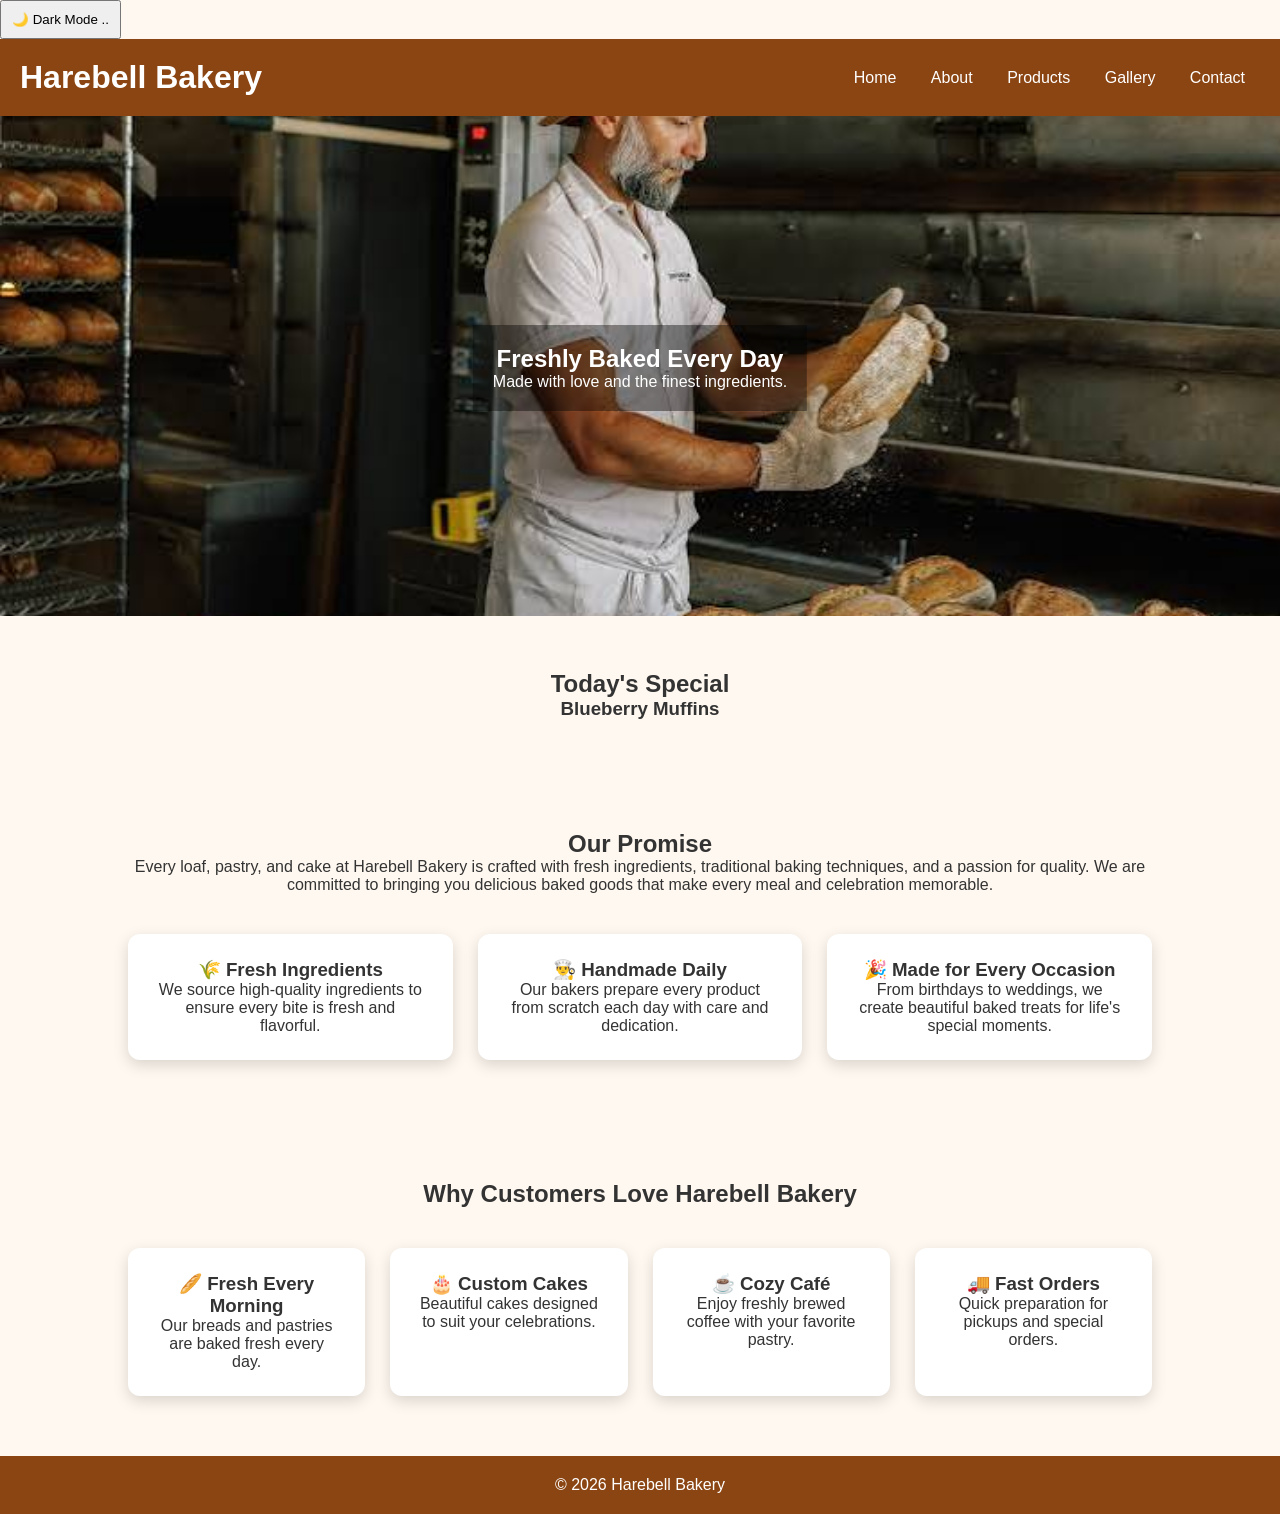
==== commit 86f70e96: "chore" ====
--- a/index.html
+++ b/index.html
@@ -7,7 +7,7 @@
     <link rel="stylesheet" href="home.css">
 </head>
 <body>
-<button id="themeBtn">🌙 Dark Mode</button>
+<button id="themeBtn">🌙 Dark Mode ..</button>
 <header>
     <h1>Harebell Bakery</h1>
 
